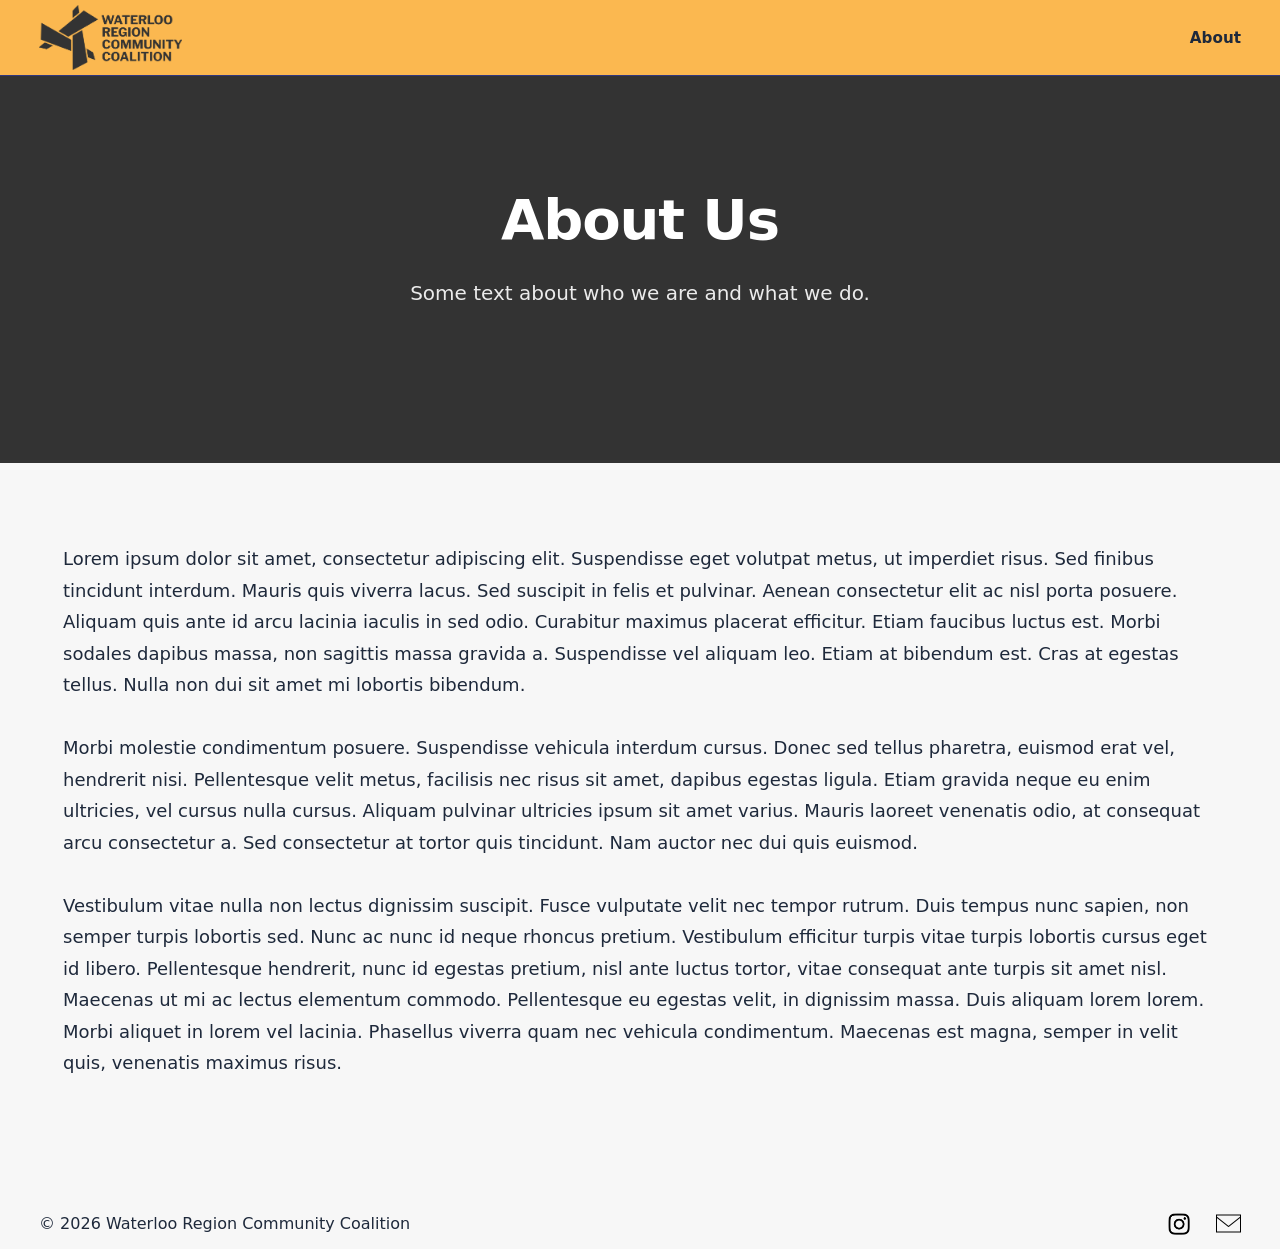
==== about.html @ aadca52b "Implemented footer, reducing scope of website for launch" ====
<!--Developed by Iris Tapley, October 15th 2026. If, while altering, any questions arise, please contact me at will!-->
<!--This document was made with the intention of popping up a lightweight & portable WRCC website while complying to modern web style conventions.-->

<!DOCTYPE html>
<html>
  <head>
    <title> WRCC </title>
    <meta charset="UTF-8">
    <meta name="viewport" content="width=device-width, initial-scale=1.0">
    <link rel="stylesheet" href="template.css">
  </head>
  <body>
    <!-- NAVBAR -->
    <header class="site-header">
      <div class="stack-container">
	<div class ="nav-wrapper">
 	  <a href="index.html" class="nav-logo"></a>
	  <ul class ="nav-links">
	    <li><a href ="#about">About</a></li>
<!--	    <li><a href="#actions">Actions</a></li>
	    <li><a href="#join">Join</a></li>  -->
	  </ul>
	</div>
      </div>
    </header>

    <!-- HERO BANNER -->
    <section class="hero-stack">
      <div class="stack-container">
	<h1>About Us</h1>
	<p>
	  Some text about who we are and what we do.
	</p>
      </div>
    </section>

    <!-- BODY TEXT -->
      <main class="feed-section" id="campaigns">
    <div class="stack-container">
      <article class="feed-item">
	<div class="stack-container">
	  <p class="item-excerpt">
	     Lorem ipsum dolor sit amet, consectetur adipiscing elit. Suspendisse eget volutpat metus, ut imperdiet risus. Sed finibus tincidunt interdum. Mauris quis viverra lacus. Sed suscipit in felis et pulvinar. Aenean consectetur elit ac nisl porta posuere. Aliquam quis ante id arcu lacinia iaculis in sed odio. Curabitur maximus placerat efficitur. Etiam faucibus luctus est. Morbi sodales dapibus massa, non sagittis massa gravida a. Suspendisse vel aliquam leo. Etiam at bibendum est. Cras at egestas tellus. Nulla non dui sit amet mi lobortis bibendum.<br><br>

Morbi molestie condimentum posuere. Suspendisse vehicula interdum cursus. Donec sed tellus pharetra, euismod erat vel, hendrerit nisi. Pellentesque velit metus, facilisis nec risus sit amet, dapibus egestas ligula. Etiam gravida neque eu enim ultricies, vel cursus nulla cursus. Aliquam pulvinar ultricies ipsum sit amet varius. Mauris laoreet venenatis odio, at consequat arcu consectetur a. Sed consectetur at tortor quis tincidunt. Nam auctor nec dui quis euismod.<br><br>

Vestibulum vitae nulla non lectus dignissim suscipit. Fusce vulputate velit nec tempor rutrum. Duis tempus nunc sapien, non semper turpis lobortis sed. Nunc ac nunc id neque rhoncus pretium. Vestibulum efficitur turpis vitae turpis lobortis cursus eget id libero. Pellentesque hendrerit, nunc id egestas pretium, nisl ante luctus tortor, vitae consequat ante turpis sit amet nisl. Maecenas ut mi ac lectus elementum commodo. Pellentesque eu egestas velit, in dignissim massa. Duis aliquam lorem lorem. Morbi aliquet in lorem vel lacinia. Phasellus viverra quam nec vehicula condimentum. Maecenas est magna, semper in velit quis, venenatis maximus risus. 
	  </p>
      </article>
      
     </div>
    </main>
    
  <!-- FOOTER -->
    <footer>
      <div class="stack-container">
	<div class="site-footer">
	  <p>&copy; 2026 Waterloo Region Community Coalition</p>
	  <ul class="footer-links">
     <li> <a href="https://www.instagram.com/communitycoalitionwr/"><img src="media/socials/instagram.png" height=50px></a></li>
     <li> <a href="mailto:wrcommunitycoalition@gmail.com"><img src="media/socials/mail.png" height=25px></a></li>
     </ul>
      </div>
    </div>
  </footer>
  </body>
</html>
---- template.css ----
/*Developed by Iris Tapley, October 15th 2026. If, while altering, any questions arise, please contact me at will!*/
/*This document was made with the intention of popping up a lightweight & portable WRCC website while complying to modern web style conventions.*/


/*Global variables*/
:root {
  /*Colour palette*/
  --primary-color: #31377e;     
  --primary-hover: #b30800;    /*hyperlink hover*/
  --bg-dark: #333333;          /*banner background*/
  --bg-light: #f7f7f7;         /*body background*/
  --text-main: #1e293b;        /*text colour*/
  --text-muted: #64748b;       /*soft text profile*/
  --border-clean:  #4443b8;     /*hairline divider*/

  /*Text structure */
  --reading-width: 1250px;       
  --font-sans: system-ui, -apple-system, BlinkMacSystemFont, "Segoe UI", sans-serif;

  
  --fs-hero-title: clamp(2.25rem, 5vw, 3.5rem);
  --fs-section-title: clamp(1.5rem, 3.5vw, 2rem);
  --fs-body: 1.125rem;         
}

/*Setting and forcing styles*/
*, *::before, *::after {
  box-sizing: border-box;
  margin: 0;
  padding: 0;
}

body {
  font-family: var(--font-sans);
  background-color: var(--bg-light);
  color: var(--text-main);
  line-height: 1.75;
  -webkit-font-smoothing: antialiased;
}

/*Headers*/
h1, h2, h3 {
  color: #000000;
  font-weight: 800;
  line-height: 1.15;
  letter-spacing: -0.02em;
}

/*Hyperlinks*/
a {
  color: var(--primary-color);
  text-decoration: underline;
  text-underline-offset: 4px;
  transition: color 0.2s ease, text-decoration-color 0.2s ease;
}

a:hover {
  color: var(--primary-hover);
}

/*Single-column container*/
.stack-container {
  width: 100%;
  max-width: var(--reading-width);
  margin-right: auto;
  margin-left: auto;
  padding-right: 1.5rem;
  padding-left: 1.5rem;
}

/*Navigation bar*/
.site-header {
  background-color: #fbb850;
  border-bottom: 1px solid var(--primary-color);
}

.nav-wrapper {
  display: flex;
  justify-content: space-between;
  align-items: center;
  height: 75px;
}

.nav-links {
  display: flex;
  list-style: none;
  gap: 1.75rem;
}

.nav-links a {
  color: var(--text-main);
  text-decoration: none;
  font-weight: 600;
  font-size: 0.95rem;
}

.nav-links a:hover {
  color: var(--primary-hover);
}

.nav-logo {
    display: inline-block;
    height: 100px;
    width: 143px;
    background-image: url('media/WRCC-Logos/BlackTransparent@300x.png');
    background-size: contain;
    background-repeat: no-repeat;
    background-position: center;
    transition: background-image 0.2s ease;
}

.nav-logo:hover {
    background-image: url('media/WRCC-Logos/MainOutlined@300x.png');
    height: 100px;
    width: 143px;
}


/*Hero banner*/
.hero-stack {
  background-color: var(--bg-dark);
  color: #ffffff;
  padding: clamp(4rem, 10vw, 7rem) 0;
  text-align: center;
}

.hero-stack h1 {
  color: #ffffff;
  font-size: var(--fs-hero-title);
  margin-bottom: 1.5rem;
}

.hero-stack p {
  font-size: 1.25rem;
  opacity: 0.9;
  max-width: 600px;
  margin: 0 auto 2.5rem auto;
}

/*Site content feed*/
.feed-section {
  padding: 5rem 0;
}

.feed-section h2 {
  font-size: var(--fs-section-title);
  margin-bottom: 2.5rem;
  text-align: center;
}

.feed-item {
  display: block;
  padding: 2.5rem 0;
  border-bottom: 1px solid var(--border-clean);
}

.feed-item:first-of-type {
  padding-top: 0;
}

.feed-item:last-child {
  border-bottom: none; 
}

.item-meta {
  font-size: 0.85rem;
  font-weight: 700;
  text-transform: uppercase;
  letter-spacing: 0.05em;
  color: var(--text-muted);
  margin-bottom: 0.5rem;
}

.item-title {
  font-size: 1.45rem;
  margin-bottom: 0.75rem;
}

.item-title a {
  color: #000000;
  text-decoration: none;
}

.item-title a:hover {
  color: var(--primary-hover);
}

.item-excerpt {
  font-size: var(--fs-body);
  color: var(--text-main);
}

/*Footer*/

.site-footer {
  display: flex;
  justify-content: space-between;
  align-items: center;
}

.footer-links {
    display: flex;
    list-style: none;
    align-items: center;
    gap: 0.75rem;
    padding-left: 0;
}

.footer-links img {
    display:block;
}

/*Heavy button*/
.btn-action {
  display: inline-block;
  background-color: var(--primary-color);
  color: #ffffff !important; 
  font-weight: 700;
  text-decoration: none;
  text-transform: uppercase;
  font-size: 0.9rem;
  letter-spacing: 0.03em;
  padding: 0.85rem 2rem;
  border-radius: 2px;
  box-shadow: 0 4px 6px -1px rgba(0, 0, 0, 0.1);
  transition: background-color 0.2s ease, transform 0.2s ease;
}


.btn-action:hover {
  background-color: var(--primary-hover);
  transform: translateY(-1px);
}

/*Mobile adjustments*/
@media (max-width: 520px) {
.nav-wrapper {
    flex-direction: column;
    justify-content: center;
    display: flex;
    gap: 1rem;
    height: 150px;          
    padding: 0.2rem 0;   
  }

.nav-links {
    gap: 2rem;
    justify-content: center;
}

 .nav-links a {
     font-size: 1rem;
     letter-spacing: 0.05em;
 }

}
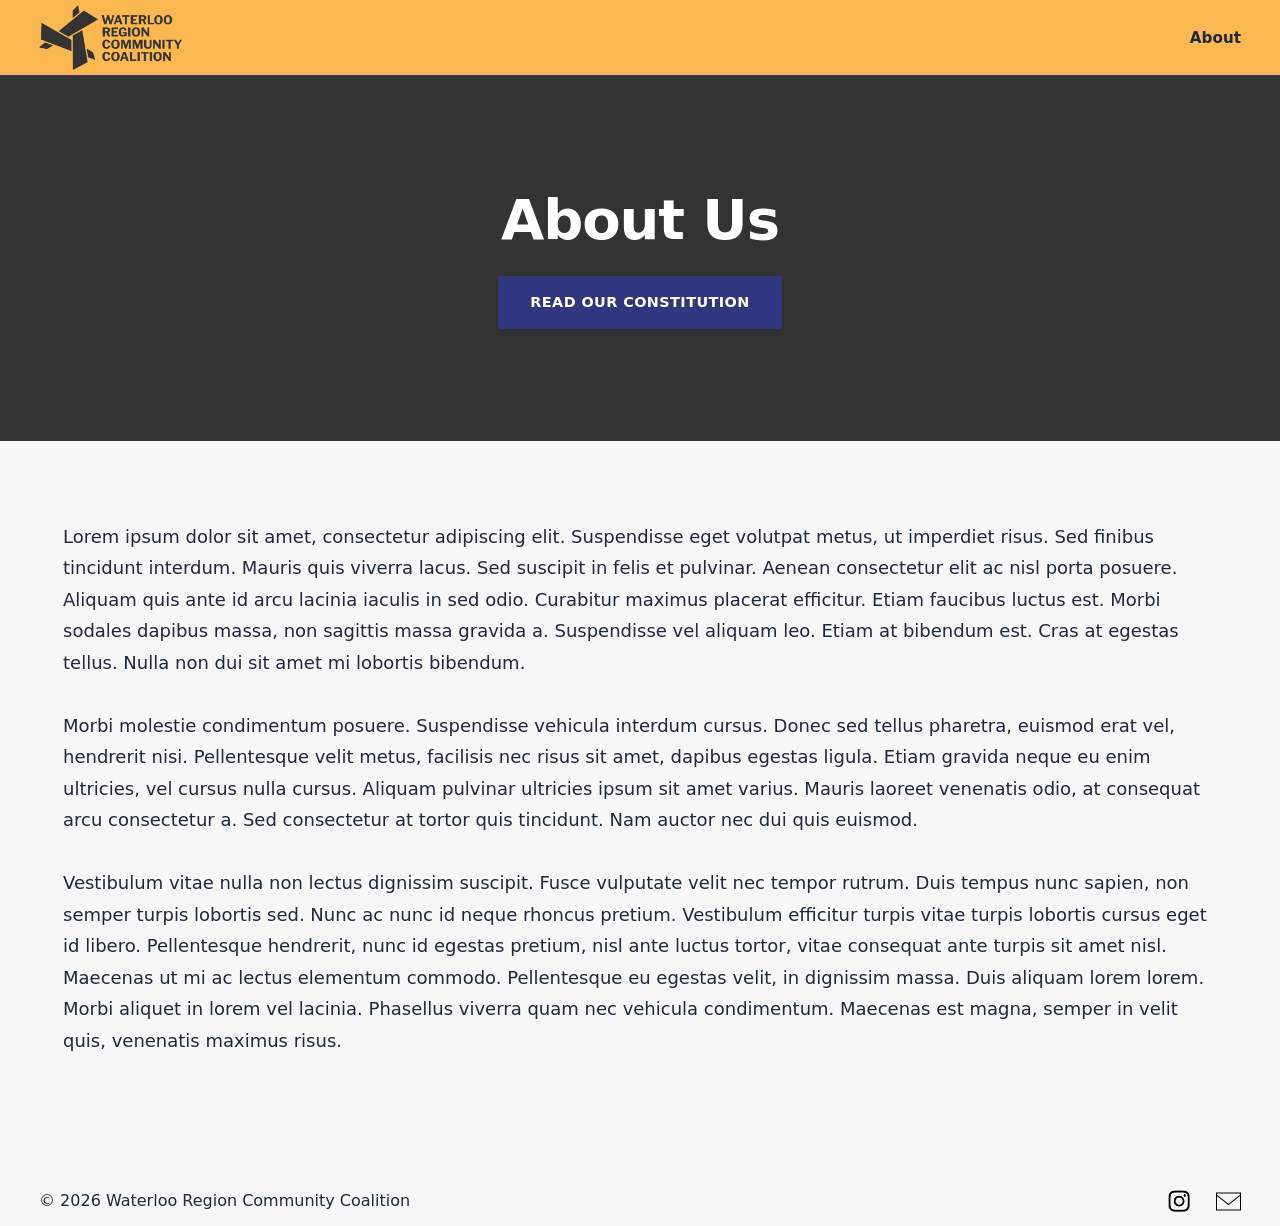
==== commit 8f06bf7c: "Added member organization logos" ====
--- a/about.html
+++ b/about.html
@@ -8,6 +8,8 @@
     <meta charset="UTF-8">
     <meta name="viewport" content="width=device-width, initial-scale=1.0">
     <link rel="stylesheet" href="template.css">
+    <link rel="preload" href="media/WRCC-Logos/BlackTransparent@300x.png" as="image">
+    <link rel="preload" href="media/WRCC-Logos/MainOutlined@300x.png" as="image">
   </head>
   <body>
     <!-- NAVBAR -->
@@ -28,9 +30,7 @@
     <section class="hero-stack">
       <div class="stack-container">
 	<h1>About Us</h1>
-	<p>
-	  Some text about who we are and what we do.
-	</p>
+	<a href="https://drive.google.com/file/d/1XkIYLegynPM_jlLS024lxxaBaUOCZkaw/view?usp=sharing" class="btn-action">Read Our Constitution</a>
       </div>
     </section>
 
--- a/template.css
+++ b/template.css
@@ -102,7 +102,7 @@
     display: inline-block;
     height: 100px;
     width: 143px;
-    background-image: url('media/WRCC-Logos/BlackTransparent@300x.png');
+    background-image: url('media/WRCC-Logos/BlackTransparentSmall.png');
     background-size: contain;
     background-repeat: no-repeat;
     background-position: center;
@@ -110,7 +110,7 @@
 }
 
 .nav-logo:hover {
-    background-image: url('media/WRCC-Logos/MainOutlined@300x.png');
+    background-image: url('media/WRCC-Logos/MainOutlinedSmall.png');
     height: 100px;
     width: 143px;
 }
@@ -190,8 +190,46 @@
   color: var(--text-main);
 }
 
+/*Members Gallery*/
+.member-section {
+    padding: 60px 20px;
+    max-width: 1200px;
+    margin: 0 auto;
+    text-align: center;
+}
+
+.member-title {
+    font-size: var(--fs-section-title);
+    margin-bottom: 2.5rem;
+    text-align: center;
+}
+
+.member-grid {
+    display: flex;
+    flex-wrap: nowrap;
+    gap: 30px;
+    align-items: center;
+}
+
+.member-card {
+  display: flex;
+  justify-content: center;
+  align-items: center;
+  width: 100%;
+  height: 120px;
+  padding: 15px;
+  background-color: #ffffff;
+  border-radius: 8px;
+}
+
+.member-logo {
+  max-width: 100%;
+  max-height: 100%;
+  object-fit: contain;  
+}
+
+
 /*Footer*/
-
 .site-footer {
   display: flex;
   justify-content: space-between;
@@ -253,6 +291,17 @@
      letter-spacing: 0.05em;
  }
 
-}
-
-
+ .member-grid {
+     flex-direction: column;
+     width: max-content;
+     max-width: 90%;
+     margin: 0 auto;
+ }
+
+ .member-card {
+     width: 100px;
+     height: 100px
+ }
+}
+
+
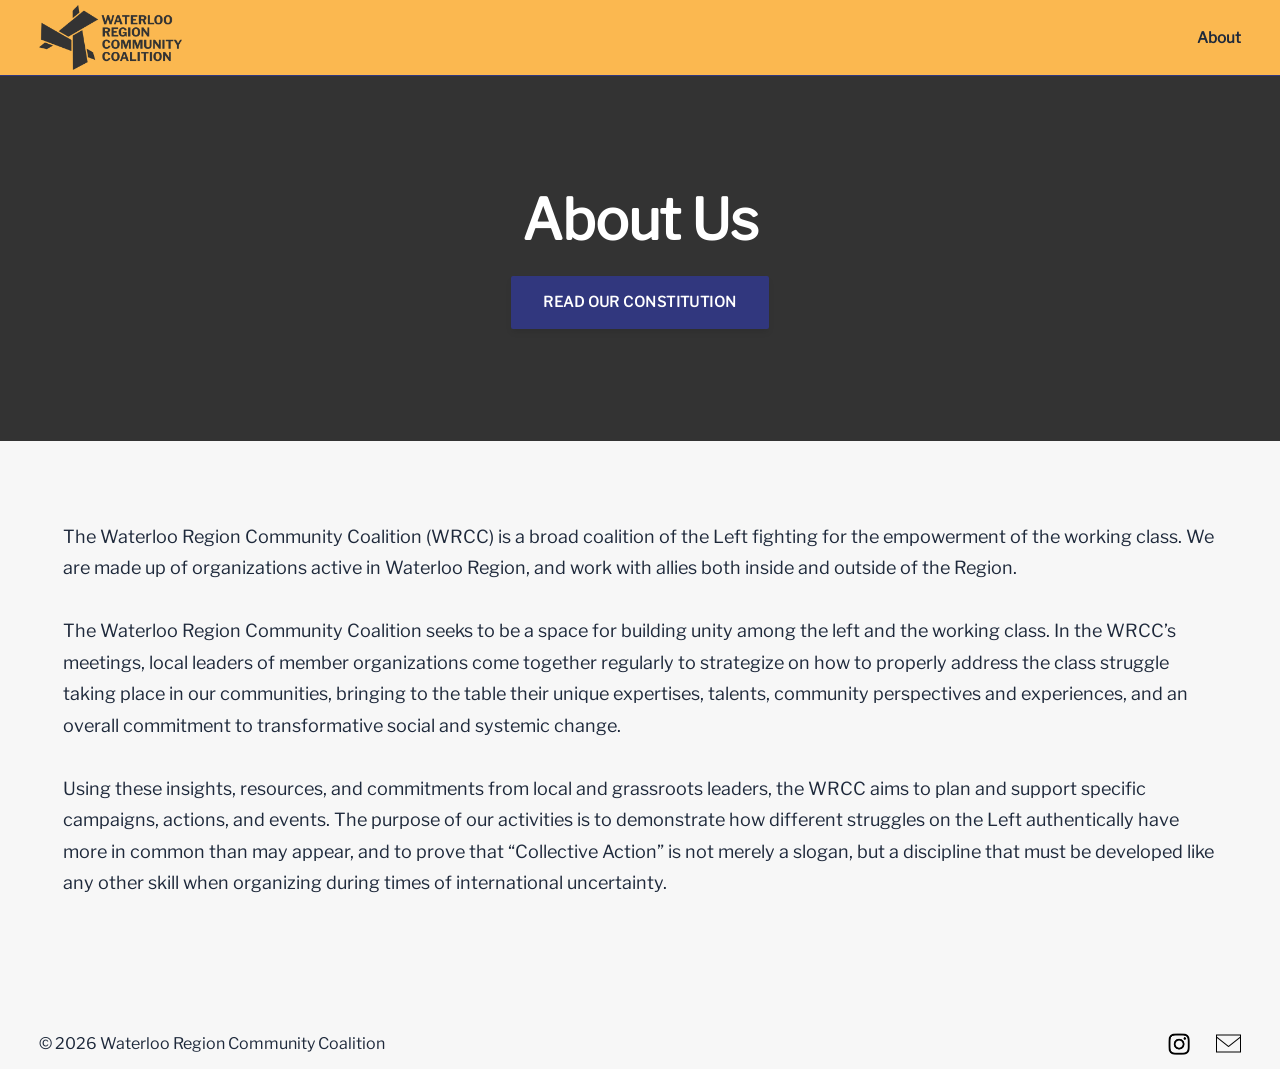
==== commit 4508e8b9: "Fixed member organization logos" ====
--- a/about.html
+++ b/about.html
@@ -40,11 +40,11 @@
       <article class="feed-item">
 	<div class="stack-container">
 	  <p class="item-excerpt">
-	     Lorem ipsum dolor sit amet, consectetur adipiscing elit. Suspendisse eget volutpat metus, ut imperdiet risus. Sed finibus tincidunt interdum. Mauris quis viverra lacus. Sed suscipit in felis et pulvinar. Aenean consectetur elit ac nisl porta posuere. Aliquam quis ante id arcu lacinia iaculis in sed odio. Curabitur maximus placerat efficitur. Etiam faucibus luctus est. Morbi sodales dapibus massa, non sagittis massa gravida a. Suspendisse vel aliquam leo. Etiam at bibendum est. Cras at egestas tellus. Nulla non dui sit amet mi lobortis bibendum.<br><br>
+	     The Waterloo Region Community Coalition (WRCC) is a broad coalition of the Left fighting for the empowerment of the working class. We are made up of organizations active in Waterloo Region, and work with allies both inside and outside of the Region.<br><br>
 
-Morbi molestie condimentum posuere. Suspendisse vehicula interdum cursus. Donec sed tellus pharetra, euismod erat vel, hendrerit nisi. Pellentesque velit metus, facilisis nec risus sit amet, dapibus egestas ligula. Etiam gravida neque eu enim ultricies, vel cursus nulla cursus. Aliquam pulvinar ultricies ipsum sit amet varius. Mauris laoreet venenatis odio, at consequat arcu consectetur a. Sed consectetur at tortor quis tincidunt. Nam auctor nec dui quis euismod.<br><br>
+The Waterloo Region Community Coalition seeks to be a space for building unity among the left and the working class. In the WRCC’s meetings, local leaders of member organizations come together regularly to strategize on how to properly address the class struggle taking place in our communities, bringing to the table their unique expertises, talents, community perspectives and experiences, and an overall commitment to transformative social and systemic change.<br><br>
 
-Vestibulum vitae nulla non lectus dignissim suscipit. Fusce vulputate velit nec tempor rutrum. Duis tempus nunc sapien, non semper turpis lobortis sed. Nunc ac nunc id neque rhoncus pretium. Vestibulum efficitur turpis vitae turpis lobortis cursus eget id libero. Pellentesque hendrerit, nunc id egestas pretium, nisl ante luctus tortor, vitae consequat ante turpis sit amet nisl. Maecenas ut mi ac lectus elementum commodo. Pellentesque eu egestas velit, in dignissim massa. Duis aliquam lorem lorem. Morbi aliquet in lorem vel lacinia. Phasellus viverra quam nec vehicula condimentum. Maecenas est magna, semper in velit quis, venenatis maximus risus. 
+Using these insights, resources, and commitments from local and grassroots leaders, the WRCC aims to plan and support specific campaigns, actions, and events. The purpose of our activities is to demonstrate how different struggles on the Left authentically have more in common than may appear, and to prove that “Collective Action” is not merely a slogan, but a discipline that must be developed like any other skill when organizing during times of international uncertainty. 
 	  </p>
       </article>
       
--- a/template.css
+++ b/template.css
@@ -1,6 +1,13 @@
 /*Developed by Iris Tapley, October 15th 2026. If, while altering, any questions arise, please contact me at will!*/
 /*This document was made with the intention of popping up a lightweight & portable WRCC website while complying to modern web style conventions.*/
 
+/*Font query*/
+@font-face {
+  font-family: 'Libre Franklin';
+  src: url('media/fonts/LibreFranklin-VariableFont_wght.ttf') format('truetype');
+  font-weight: 400;
+  font-style: normal;
+}
 
 /*Global variables*/
 :root {
@@ -15,7 +22,7 @@
 
   /*Text structure */
   --reading-width: 1250px;       
-  --font-sans: system-ui, -apple-system, BlinkMacSystemFont, "Segoe UI", sans-serif;
+  --font-sans: "Libre Franklin", system-ui, -apple-system, BlinkMacSystemFont, "Segoe UI", sans-serif;
 
   
   --fs-hero-title: clamp(2.25rem, 5vw, 3.5rem);
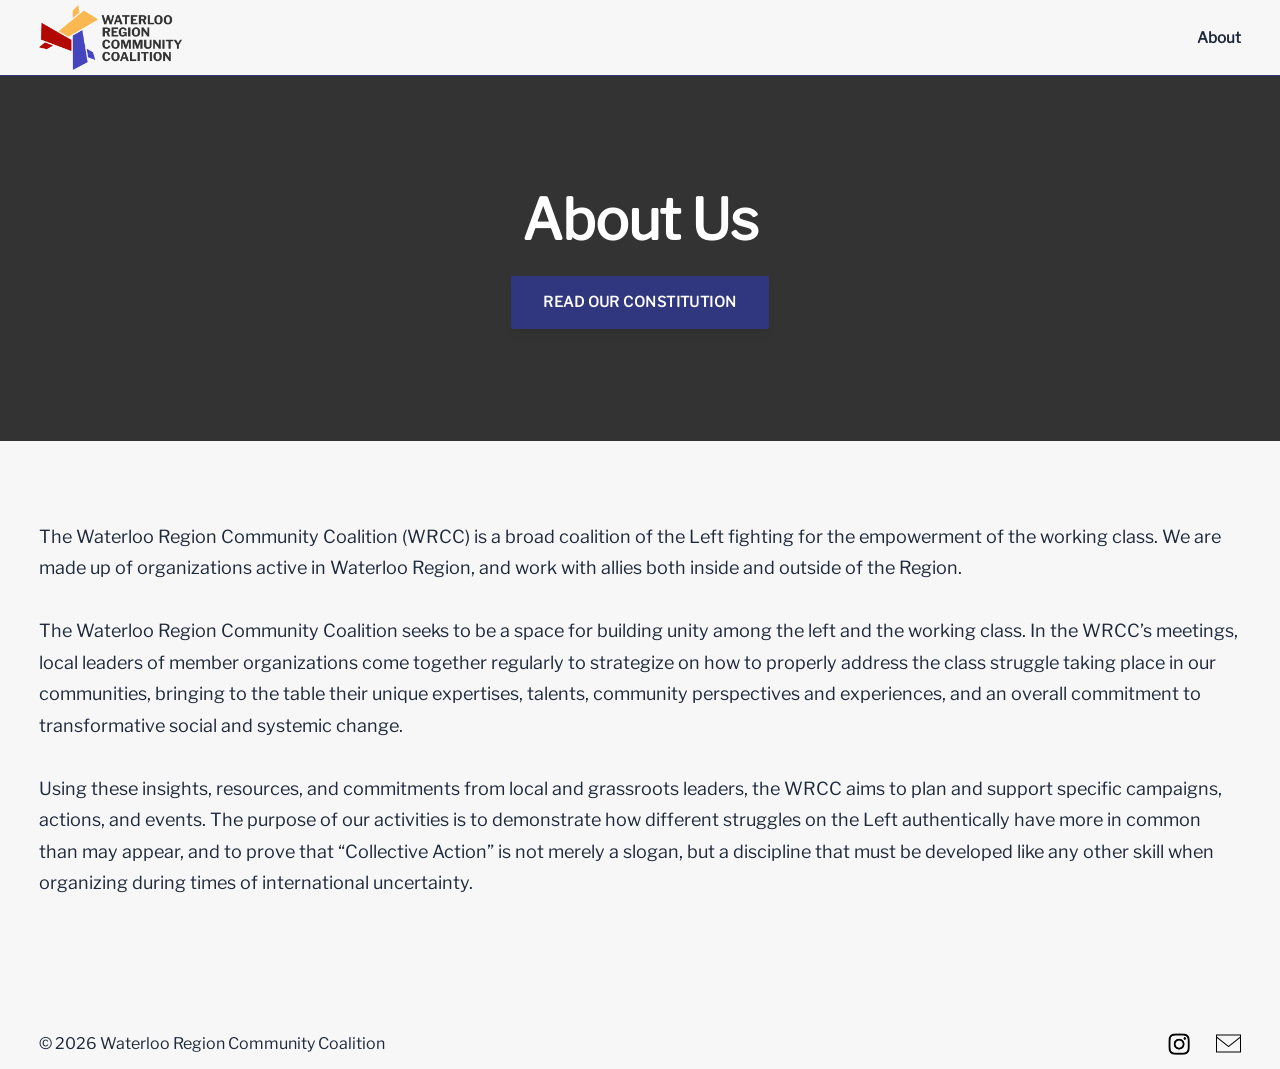
==== commit 0a15e336: "Updating again" ====
--- a/about.html
+++ b/about.html
@@ -38,8 +38,7 @@
       <main class="feed-section" id="campaigns">
     <div class="stack-container">
       <article class="feed-item">
-	<div class="stack-container">
-	  <p class="item-excerpt">
+	<p class="item-excerpt">
 	     The Waterloo Region Community Coalition (WRCC) is a broad coalition of the Left fighting for the empowerment of the working class. We are made up of organizations active in Waterloo Region, and work with allies both inside and outside of the Region.<br><br>
 
 The Waterloo Region Community Coalition seeks to be a space for building unity among the left and the working class. In the WRCC’s meetings, local leaders of member organizations come together regularly to strategize on how to properly address the class struggle taking place in our communities, bringing to the table their unique expertises, talents, community perspectives and experiences, and an overall commitment to transformative social and systemic change.<br><br>
@@ -47,8 +46,7 @@
 Using these insights, resources, and commitments from local and grassroots leaders, the WRCC aims to plan and support specific campaigns, actions, and events. The purpose of our activities is to demonstrate how different struggles on the Left authentically have more in common than may appear, and to prove that “Collective Action” is not merely a slogan, but a discipline that must be developed like any other skill when organizing during times of international uncertainty. 
 	  </p>
       </article>
-      
-     </div>
+      </div>
     </main>
     
   <!-- FOOTER -->
--- a/template.css
+++ b/template.css
@@ -8,6 +8,7 @@
   font-weight: 400;
   font-style: normal;
 }
+
 
 /*Global variables*/
 :root {
@@ -30,6 +31,7 @@
   --fs-body: 1.125rem;         
 }
 
+
 /*Setting and forcing styles*/
 *, *::before, *::after {
   box-sizing: border-box;
@@ -45,6 +47,7 @@
   -webkit-font-smoothing: antialiased;
 }
 
+
 /*Headers*/
 h1, h2, h3 {
   color: #000000;
@@ -53,6 +56,7 @@
   letter-spacing: -0.02em;
 }
 
+
 /*Hyperlinks*/
 a {
   color: var(--primary-color);
@@ -64,6 +68,7 @@
 a:hover {
   color: var(--primary-hover);
 }
+
 
 /*Single-column container*/
 .stack-container {
@@ -75,9 +80,10 @@
   padding-left: 1.5rem;
 }
 
+
 /*Navigation bar*/
 .site-header {
-  background-color: #fbb850;
+  background-color: --bg-light;
   border-bottom: 1px solid var(--primary-color);
 }
 
@@ -109,17 +115,10 @@
     display: inline-block;
     height: 100px;
     width: 143px;
-    background-image: url('media/WRCC-Logos/BlackTransparentSmall.png');
+    background-image: url('media/WRCC-Logos/MainSmall.png');
     background-size: contain;
     background-repeat: no-repeat;
     background-position: center;
-    transition: background-image 0.2s ease;
-}
-
-.nav-logo:hover {
-    background-image: url('media/WRCC-Logos/MainOutlinedSmall.png');
-    height: 100px;
-    width: 143px;
 }
 
 
@@ -143,6 +142,7 @@
   max-width: 600px;
   margin: 0 auto 2.5rem auto;
 }
+
 
 /*Site content feed*/
 .feed-section {
@@ -197,6 +197,7 @@
   color: var(--text-main);
 }
 
+
 /*Members Gallery*/
 .member-section {
     padding: 60px 20px;
@@ -225,7 +226,7 @@
   width: 100%;
   height: 120px;
   padding: 15px;
-  background-color: #ffffff;
+  background-color: --bg-light;
   border-radius: 8px;
 }
 
@@ -254,6 +255,7 @@
 .footer-links img {
     display:block;
 }
+
 
 /*Heavy button*/
 .btn-action {
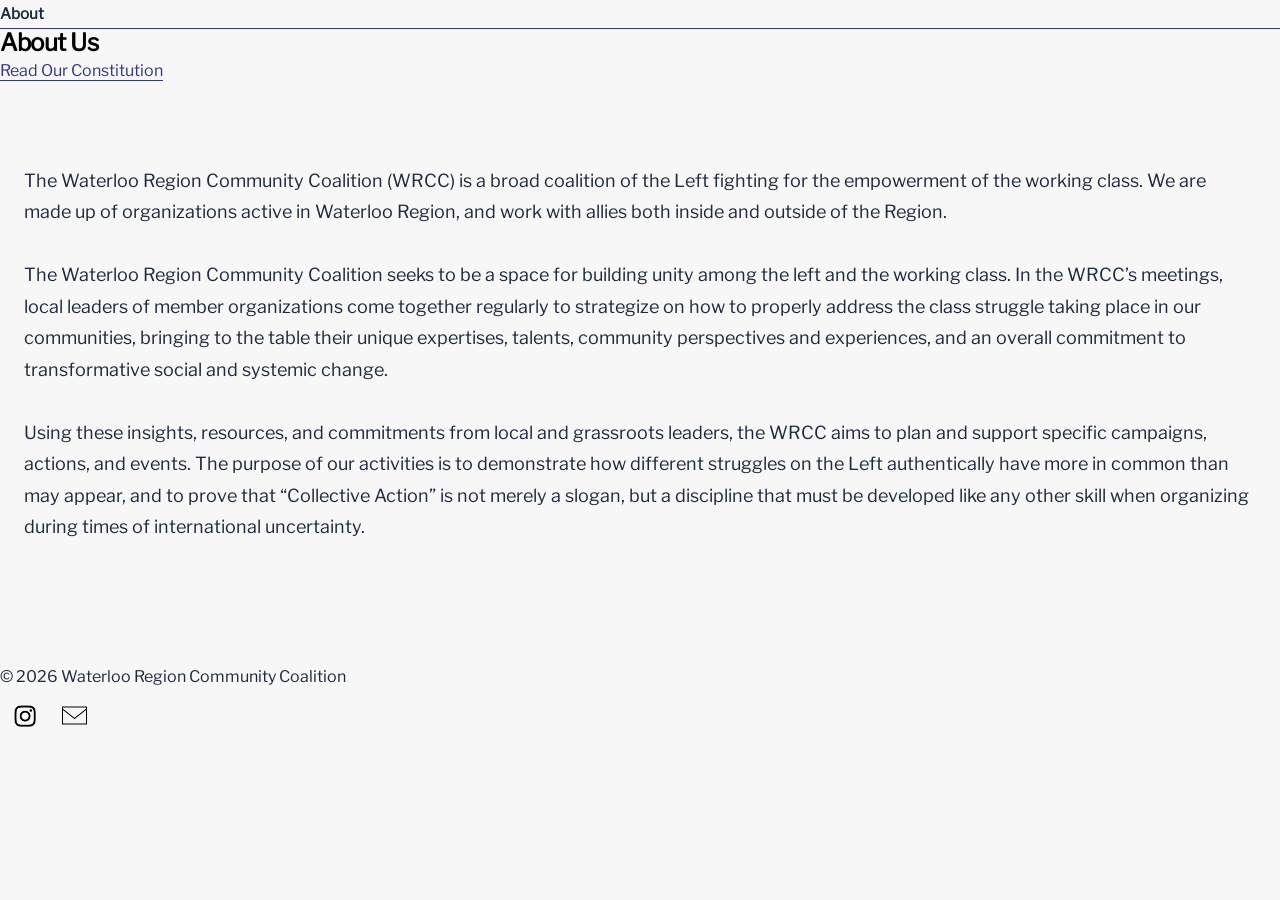
==== commit 95eb430f: "Overhauled style sheet to remove slew of unnecessary classes in favor of tag styles. Must fix mobile" ====
--- a/about.html
+++ b/about.html
@@ -55,8 +55,8 @@
 	<div class="site-footer">
 	  <p>&copy; 2026 Waterloo Region Community Coalition</p>
 	  <ul class="footer-links">
-     <li> <a href="https://www.instagram.com/communitycoalitionwr/"><img src="media/socials/instagram.png" height=50px></a></li>
-     <li> <a href="mailto:wrcommunitycoalition@gmail.com"><img src="media/socials/mail.png" height=25px></a></li>
+     <li> <a href="https://www.instagram.com/communitycoalitionwr/"><img src="media/socials/instagram.png" height=50></a></li>
+     <li> <a href="mailto:wrcommunitycoalition@gmail.com"><img src="media/socials/mail.png" height=25></a></li>
      </ul>
       </div>
     </div>
--- a/template.css
+++ b/template.css
@@ -48,7 +48,7 @@
 }
 
 
-/*Headers*/
+/*Header text*/
 h1, h2, h3 {
   color: #000000;
   font-weight: 800;
@@ -71,47 +71,44 @@
 
 
 /*Single-column container*/
-.stack-container {
-  width: 100%;
+.container {
   max-width: var(--reading-width);
-  margin-right: auto;
-  margin-left: auto;
-  padding-right: 1.5rem;
-  padding-left: 1.5rem;
+  margin: auto;
+  padding: 0rem 1.5rem;
 }
 
 
 /*Navigation bar*/
-.site-header {
-  background-color: --bg-light;
+header {
+  background-color: var(--bg-light);
   border-bottom: 1px solid var(--primary-color);
 }
 
-.nav-wrapper {
+header .container {
   display: flex;
   justify-content: space-between;
   align-items: center;
   height: 75px;
 }
 
-.nav-links {
+header ul {
   display: flex;
   list-style: none;
   gap: 1.75rem;
 }
 
-.nav-links a {
+header ul a {
   color: var(--text-main);
   text-decoration: none;
   font-weight: 600;
   font-size: 0.95rem;
 }
 
-.nav-links a:hover {
+header ul a:hover {
   color: var(--primary-hover);
 }
 
-.nav-logo {
+.logo {
     display: inline-block;
     height: 100px;
     width: 143px;
@@ -123,20 +120,20 @@
 
 
 /*Hero banner*/
-.hero-stack {
+.hero {
   background-color: var(--bg-dark);
   color: #ffffff;
   padding: clamp(4rem, 10vw, 7rem) 0;
   text-align: center;
 }
 
-.hero-stack h1 {
+.hero h1 {
   color: #ffffff;
   font-size: var(--fs-hero-title);
   margin-bottom: 1.5rem;
 }
 
-.hero-stack p {
+.hero p {
   font-size: 1.25rem;
   opacity: 0.9;
   max-width: 600px;
@@ -144,93 +141,85 @@
 }
 
 
-/*Site content feed*/
-.feed-section {
+/* News Feed */
+main {
   padding: 5rem 0;
 }
 
-.feed-section h2 {
+main h2 {
   font-size: var(--fs-section-title);
   margin-bottom: 2.5rem;
   text-align: center;
 }
 
-.feed-item {
+main article {
   display: block;
-  padding: 2.5rem 0;
+  padding: 2.5rem 1.5rem;
   border-bottom: 1px solid var(--border-clean);
 }
 
-.feed-item:first-of-type {
+main article:first-of-type {
   padding-top: 0;
 }
 
-.feed-item:last-child {
-  border-bottom: none; 
-}
-
-.item-meta {
-  font-size: 0.85rem;
-  font-weight: 700;
-  text-transform: uppercase;
-  letter-spacing: 0.05em;
-  color: var(--text-muted);
-  margin-bottom: 0.5rem;
-}
-
-.item-title {
+main article:last-child {
+  border-bottom: none;
+}
+
+main article h3 {
   font-size: 1.45rem;
   margin-bottom: 0.75rem;
 }
 
-.item-title a {
-  color: #000000;
+main article h3 a {
+  color: #000;
   text-decoration: none;
 }
 
-.item-title a:hover {
+main article h3 a:hover {
   color: var(--primary-hover);
 }
 
-.item-excerpt {
+main article p {
   font-size: var(--fs-body);
   color: var(--text-main);
 }
 
 
-/*Members Gallery*/
-.member-section {
-    padding: 60px 20px;
-    max-width: 1200px;
-    margin: 0 auto;
+/*Gallery*/
+.gallery {
+    padding: 3.8rem 0;
     text-align: center;
 }
 
-.member-title {
+.gallery h2 {
     font-size: var(--fs-section-title);
     margin-bottom: 2.5rem;
-    text-align: center;
-}
-
-.member-grid {
+}
+
+.gallery ul {
     display: flex;
     flex-wrap: nowrap;
-    gap: 30px;
     align-items: center;
-}
-
-.member-card {
+    list-style: none;
+}
+
+.gallery li {
+    flex: 1;
+}
+
+.gallery a {
   display: flex;
   justify-content: center;
   align-items: center;
   width: 100%;
   height: 120px;
   padding: 15px;
-  background-color: --bg-light;
+  background-color: var(--bg-light);
   border-radius: 8px;
 }
 
-.member-logo {
+.gallery img {
   max-width: 100%;
   max-height: 100%;
   object-fit: contain;  
@@ -238,27 +227,27 @@
 
 
 /*Footer*/
-.site-footer {
+footer .container {
   display: flex;
   justify-content: space-between;
   align-items: center;
 }
 
-.footer-links {
-    display: flex;
-    list-style: none;
-    align-items: center;
-    gap: 0.75rem;
-    padding-left: 0;
-}
-
-.footer-links img {
-    display:block;
+footer ul {
+  display: flex;
+  list-style: none;
+  align-items: center;
+  gap: 0.75rem;
+  padding-left: 0;
+}
+
+footer img {
+    display: block;
 }
 
 
 /*Heavy button*/
-.btn-action {
+.action {
   display: inline-block;
   background-color: var(--primary-color);
   color: #ffffff !important; 
@@ -274,40 +263,39 @@
 }
 
 
-.btn-action:hover {
+.action:hover {
   background-color: var(--primary-hover);
   transform: translateY(-1px);
 }
 
 /*Mobile adjustments*/
 @media (max-width: 520px) {
-.nav-wrapper {
+header .container {
     flex-direction: column;
     justify-content: center;
     display: flex;
     gap: 1rem;
-    height: 150px;          
-    padding: 0.2rem 0;   
+    height: 150px;           
   }
 
-.nav-links {
+ header ul {
     gap: 2rem;
     justify-content: center;
-}
-
- .nav-links a {
+ }
+
+ header ul a {
      font-size: 1rem;
-     letter-spacing: 0.05em;
- }
-
- .member-grid {
+     justify-content: center;
+  }
+
+ .gallery ul {
      flex-direction: column;
      width: max-content;
      max-width: 90%;
      margin: 0 auto;
- }
-
- .member-card {
+  }
+
+ .gallery a {
      width: 100px;
      height: 100px
  }
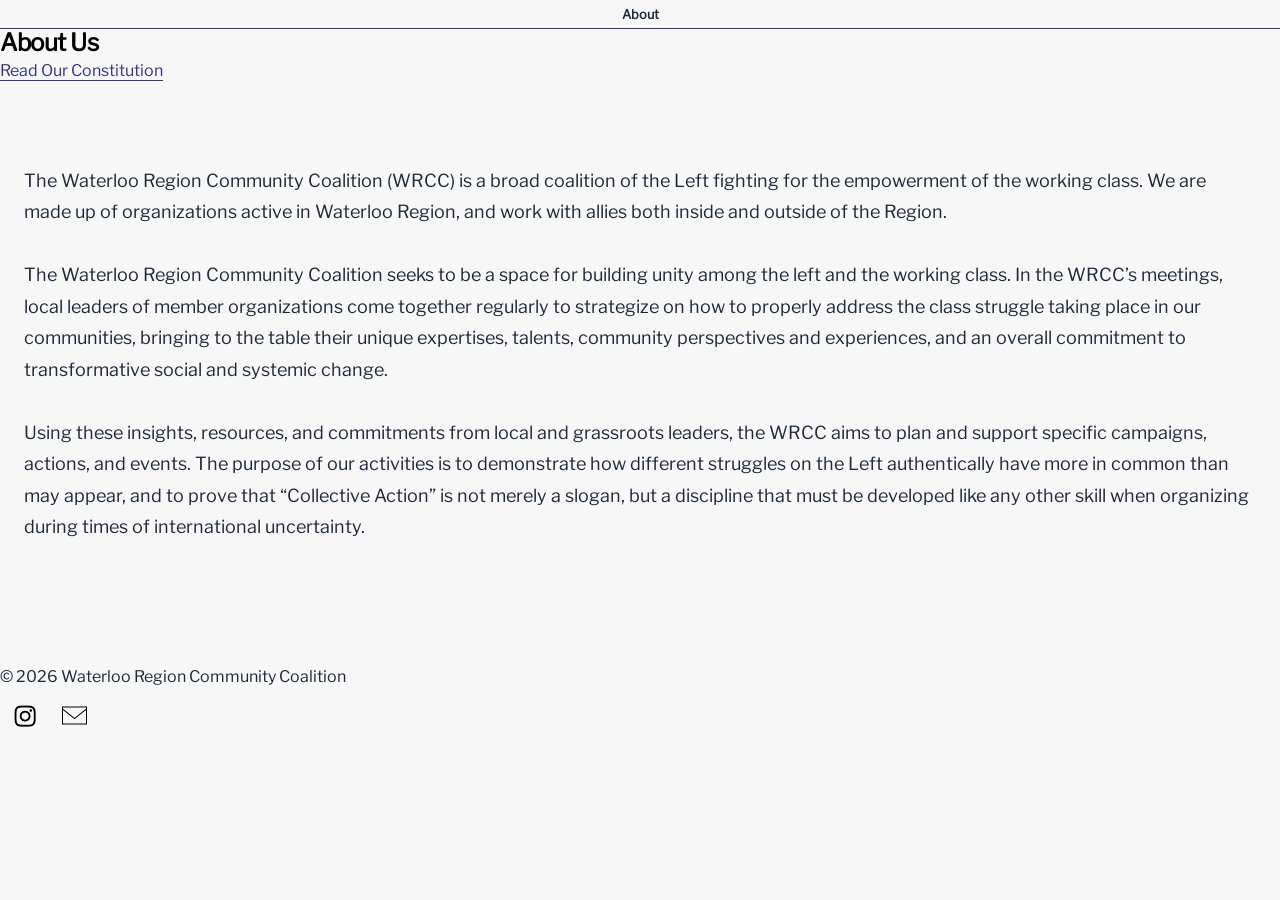
==== commit 5913f2a0: "Updated --reading-width to make variable, and tweaked the display of the navbar particularly for mob" ====
--- a/about.html
+++ b/about.html
@@ -1,6 +1,6 @@
-<!--Developed by Iris Tapley, October 15th 2026. If, while altering, any questions arise, please contact me at will!-->
+<!--Developed by Iris, October 15th 2026. If, while altering, any questions arise, please contact me at will!-->
 <!--This document was made with the intention of popping up a lightweight & portable WRCC website while complying to modern web style conventions.-->
-
+<!-- THIS PAGE IS NO LONGER IN USE. Will delete later but not in a rush to do so in case it's necessary again for some reason-->
 <!DOCTYPE html>
 <html>
   <head>
--- a/template.css
+++ b/template.css
@@ -1,4 +1,4 @@
-/*Developed by Iris Tapley, October 15th 2026. If, while altering, any questions arise, please contact me at will!*/
+/*Developed by Iris, October 15th 2026. If, while altering, any questions arise, please contact me at will!*/
 /*This document was made with the intention of popping up a lightweight & portable WRCC website while complying to modern web style conventions.*/
 
 /*Font query*/
@@ -22,7 +22,7 @@
   --border-clean:  #4443b8;     /*hairline divider*/
 
   /*Text structure */
-  --reading-width: 1250px;       
+  --reading-width: clamp(600px, 80vw, 2500px);       
   --font-sans: "Libre Franklin", system-ui, -apple-system, BlinkMacSystemFont, "Segoe UI", sans-serif;
 
   
@@ -74,7 +74,7 @@
 .container {
   max-width: var(--reading-width);
   margin: auto;
-  padding: 0rem 1.5rem;
+  padding: 0rem 3rem;
 }
 
 
@@ -94,14 +94,16 @@
 header ul {
   display: flex;
   list-style: none;
-  gap: 1.75rem;
-}
-
-header ul a {
+  gap: 0.2rem 1.2rem;
+  flex-wrap: wrap;
+  justify-content: center;
+}
+
+header ul li > a {
   color: var(--text-main);
   text-decoration: none;
   font-weight: 600;
-  font-size: 0.95rem;
+  font-size: 0.8rem;
 }
 
 header ul a:hover {
@@ -121,7 +123,7 @@
 
 /*Hero banner*/
 .hero {
-  background-color: var(--bg-dark);
+  background-color: var(--bg-dark); /*TODO: Make image instead of colour*/
   color: #ffffff;
   padding: clamp(4rem, 10vw, 7rem) 0;
   text-align: center;
@@ -274,17 +276,17 @@
     flex-direction: column;
     justify-content: center;
     display: flex;
-    gap: 1rem;
     height: 150px;           
   }
 
  header ul {
-    gap: 2rem;
+     gap: 0.2rem 0.7rem;
+     margin-bottom: 0.5rem;
     justify-content: center;
  }
 
- header ul a {
-     font-size: 1rem;
+ header ul li > a {
+     font-size: 0.7rem;
      justify-content: center;
   }
 
